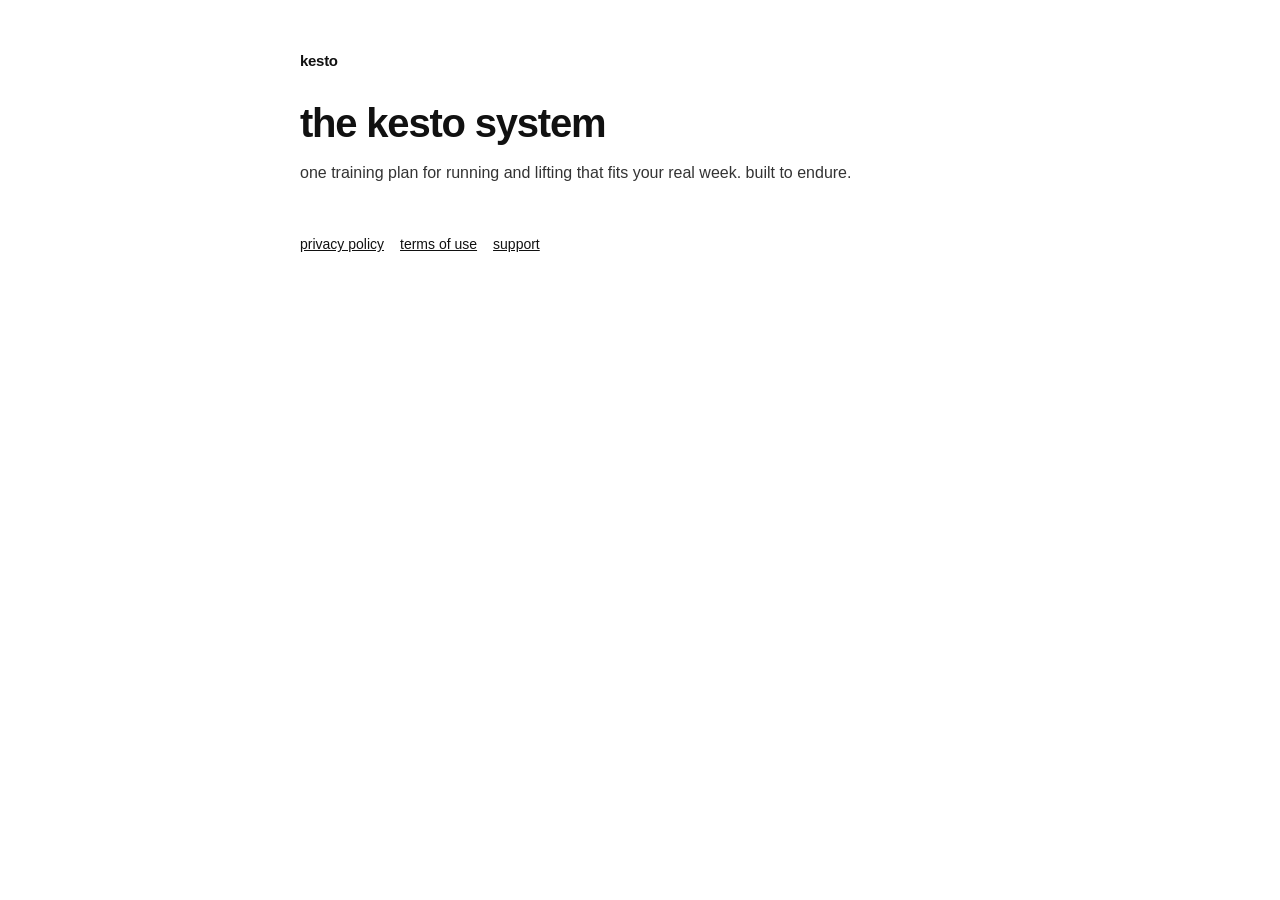
==== index.html @ 547b3e9e "Add kesto privacy policy, terms of use and support pages Generated by kesto-app/Scripts/generate_leg" ====
<!doctype html>
<html lang="en">
<head>
<meta charset="utf-8">
<meta name="viewport" content="width=device-width, initial-scale=1">
<title>kesto — the kesto system</title>
<style>
  :root { color-scheme: light; }
  body { margin: 0; background: #ffffff; color: #111111; font: 16px/1.6 -apple-system, BlinkMacSystemFont, "Helvetica Neue", Helvetica, Arial, sans-serif; }
  main { max-width: 680px; margin: 0 auto; padding: 48px 20px 80px; }
  .brand { font-weight: 800; letter-spacing: -0.02em; font-size: 15px; color: #111; text-decoration: none; }
  h1 { font-size: 40px; line-height: 1.05; letter-spacing: -0.03em; margin: 28px 0 8px; }
  h2 { font-size: 18px; margin: 32px 0 6px; }
  p, li { color: #333; }
  ul { padding-left: 20px; }
  a { color: #111; }
  nav { margin-top: 48px; font-size: 14px; display: flex; gap: 16px; flex-wrap: wrap; }
</style>
</head>
<body>
<main>
<a class="brand" href="./">kesto</a>
<h1>the kesto system</h1>
<p>one training plan for running and lifting that fits your real week. built to endure.</p>

<nav><a href="./privacy/">privacy policy</a><a href="./terms/">terms of use</a><a href="./support/">support</a></nav>
</main>
</body>
</html>
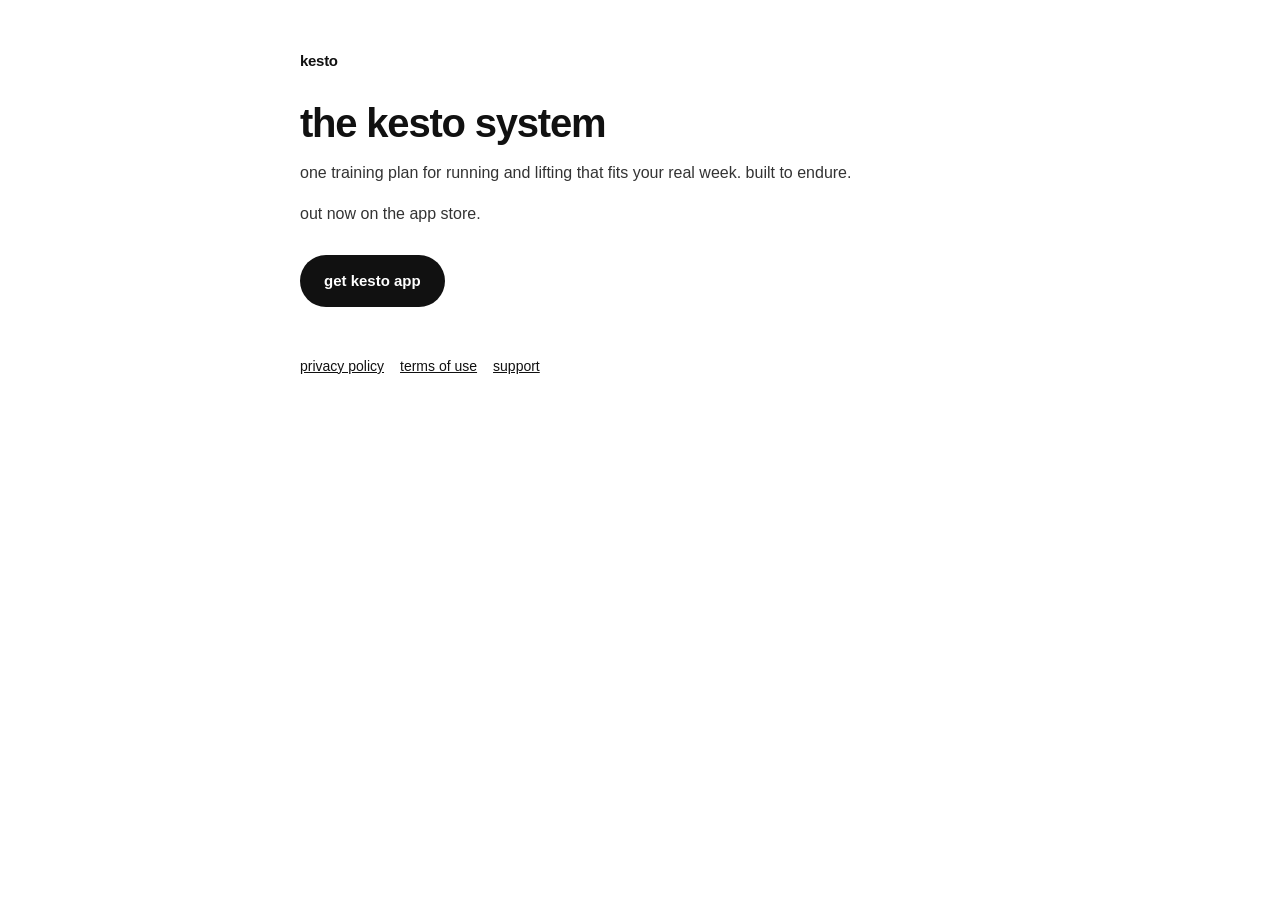
==== commit 15a618a0: "Link the kesto app on the App Store Kesto 1.0 went live on the App Store on 4.11.2026. The front pag" ====
--- a/index.html
+++ b/index.html
@@ -3,6 +3,7 @@
 <head>
 <meta charset="utf-8">
 <meta name="viewport" content="width=device-width, initial-scale=1">
+<meta name="apple-itunes-app" content="app-id=6761369504">
 <title>kesto — the kesto system</title>
 <style>
   :root { color-scheme: light; }
@@ -14,6 +15,7 @@
   p, li { color: #333; }
   ul { padding-left: 20px; }
   a { color: #111; }
+  .store { display: inline-block; margin-top: 12px; padding: 14px 24px; background: #111; color: #fff; border-radius: 999px; font-weight: 700; font-size: 15px; text-decoration: none; }
   nav { margin-top: 48px; font-size: 14px; display: flex; gap: 16px; flex-wrap: wrap; }
 </style>
 </head>
@@ -22,6 +24,8 @@
 <a class="brand" href="./">kesto</a>
 <h1>the kesto system</h1>
 <p>one training plan for running and lifting that fits your real week. built to endure.</p>
+<p>out now on the app store.</p>
+<p><a class="store" href="https://apps.apple.com/app/kesto-hybrid-training/id6761369504">get kesto app</a></p>
 
 <nav><a href="./privacy/">privacy policy</a><a href="./terms/">terms of use</a><a href="./support/">support</a></nav>
 </main>
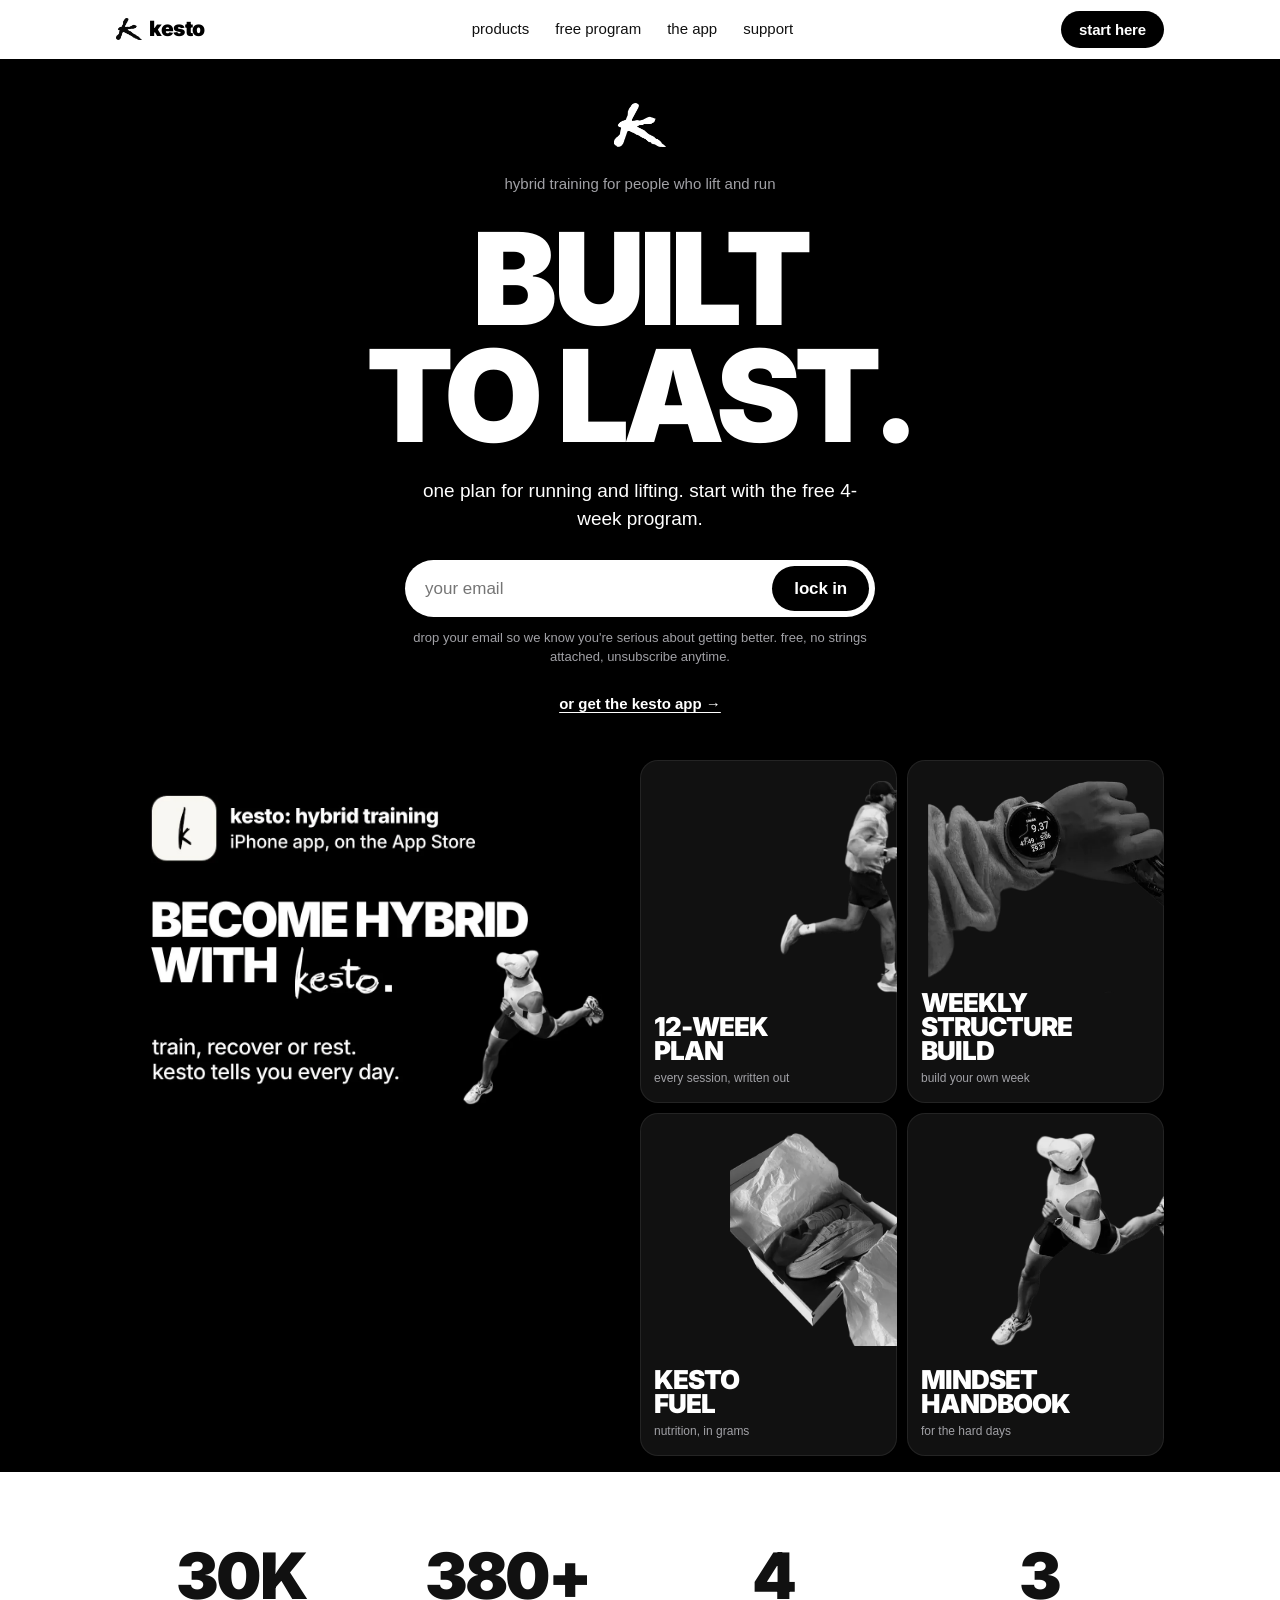
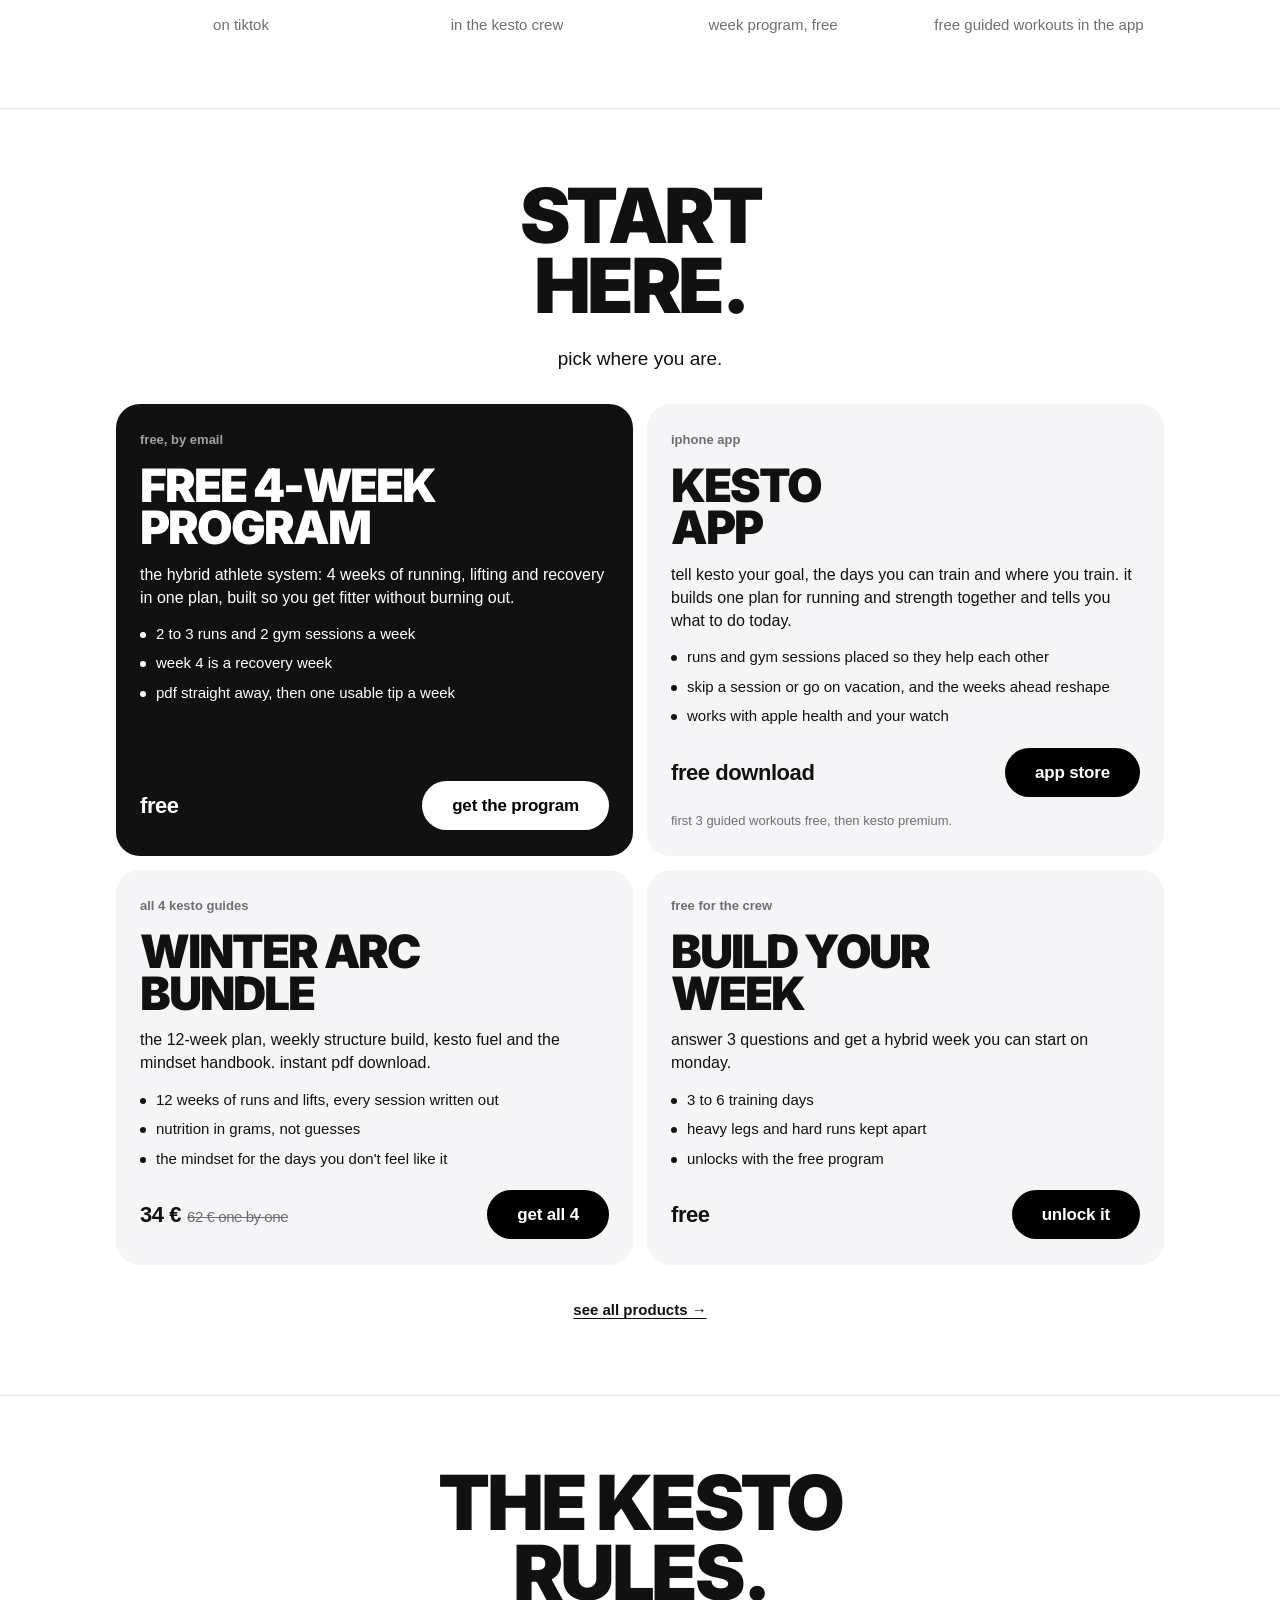
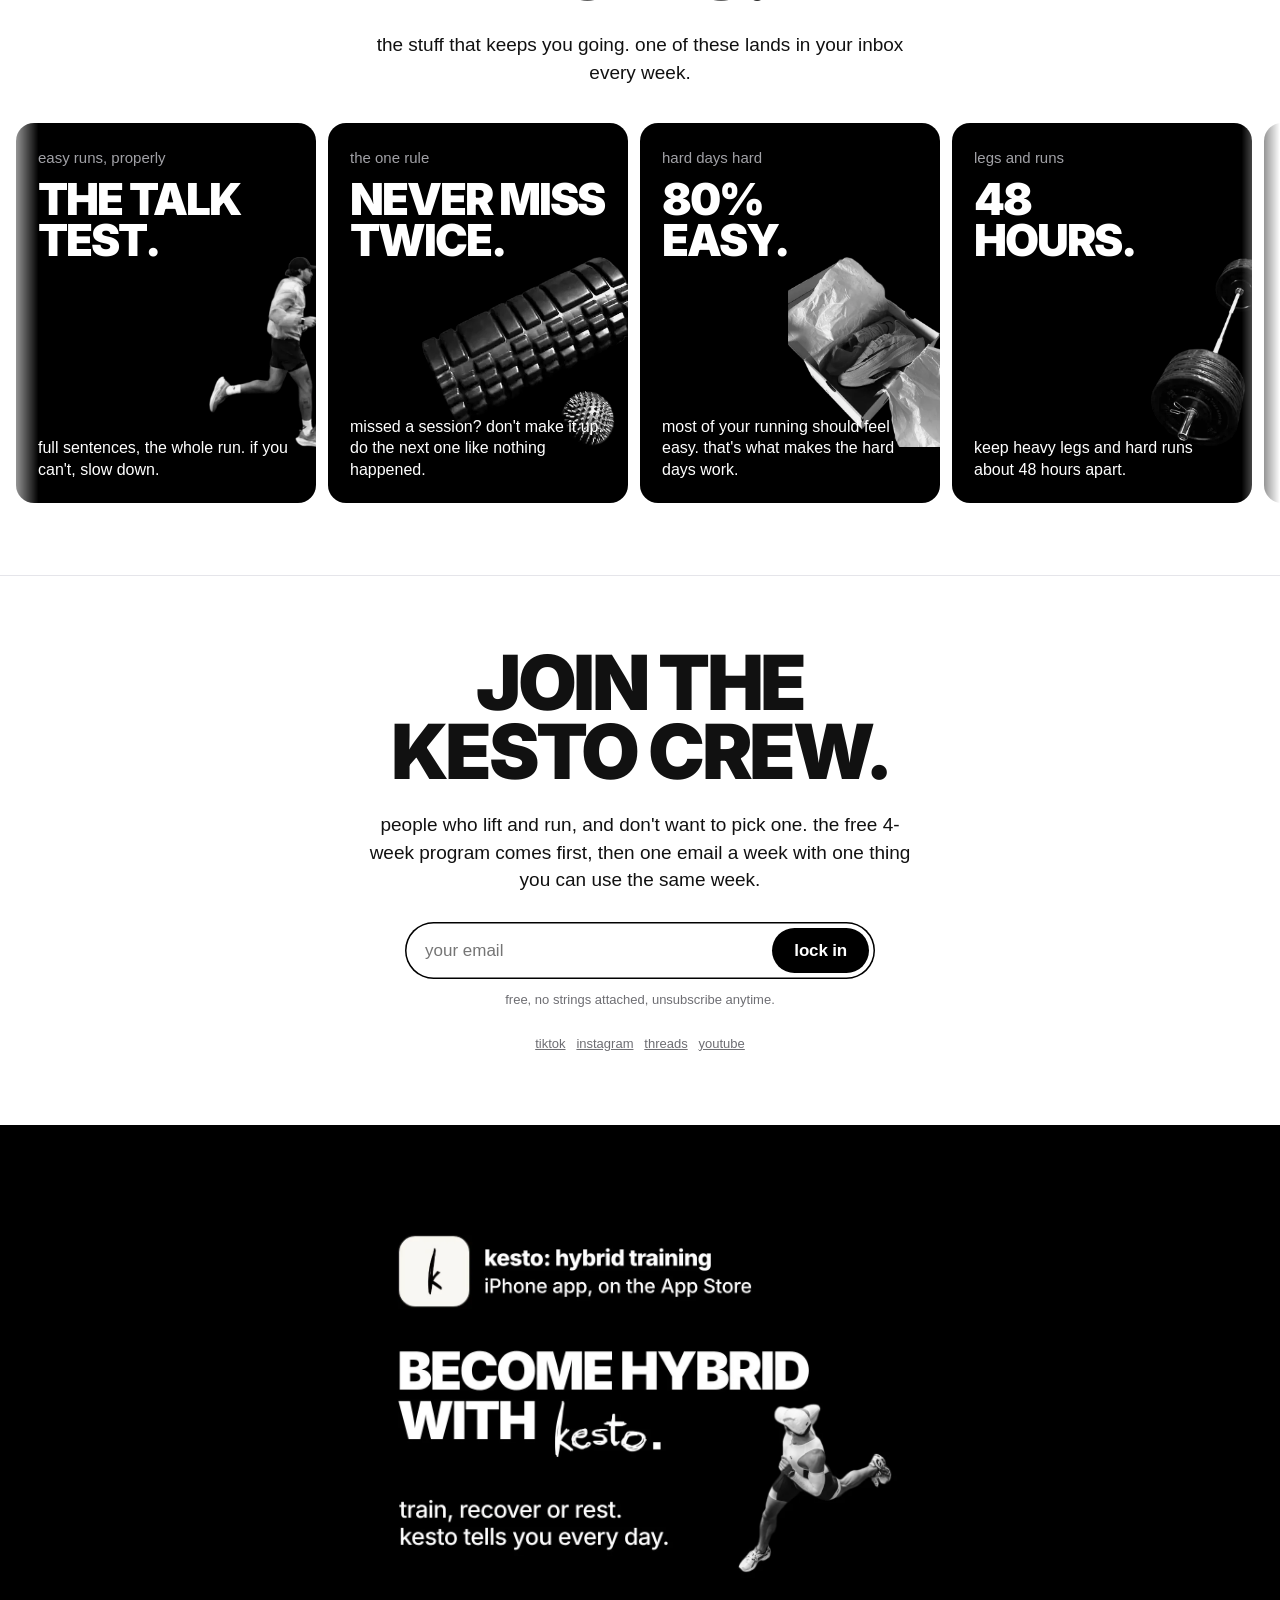
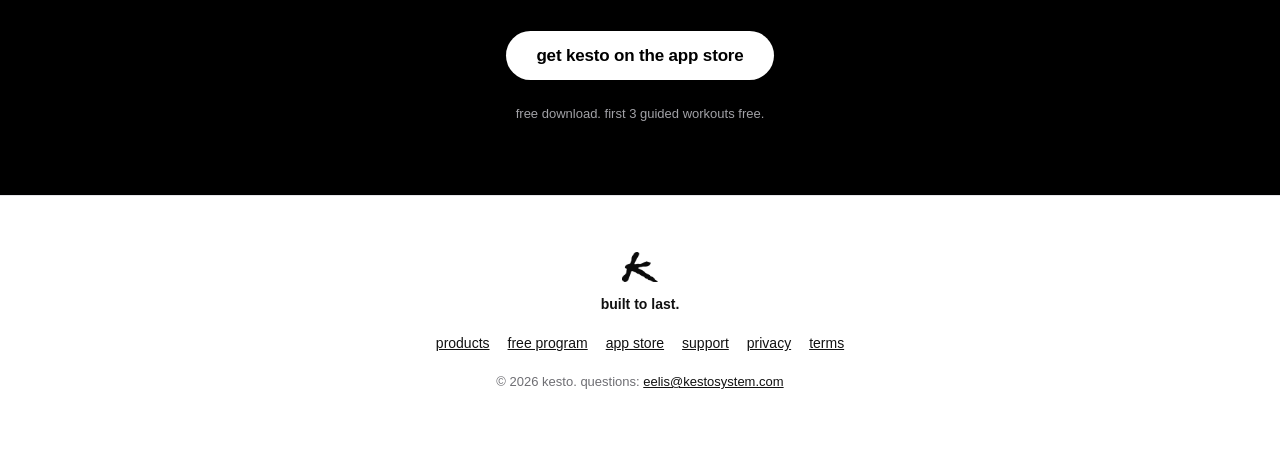
==== commit d943818d: "New kesto site: home, products and crew pages with email signup Same look as the kesto emails (black" ====
--- a/index.html
+++ b/index.html
@@ -2,32 +2,206 @@
 <html lang="en">
 <head>
 <meta charset="utf-8">
-<meta name="viewport" content="width=device-width, initial-scale=1">
+<meta name="viewport" content="width=device-width,initial-scale=1,viewport-fit=cover">
 <meta name="apple-itunes-app" content="app-id=6761369504">
-<title>kesto — the kesto system</title>
-<style>
-  :root { color-scheme: light; }
-  body { margin: 0; background: #ffffff; color: #111111; font: 16px/1.6 -apple-system, BlinkMacSystemFont, "Helvetica Neue", Helvetica, Arial, sans-serif; }
-  main { max-width: 680px; margin: 0 auto; padding: 48px 20px 80px; }
-  .brand { font-weight: 800; letter-spacing: -0.02em; font-size: 15px; color: #111; text-decoration: none; }
-  h1 { font-size: 40px; line-height: 1.05; letter-spacing: -0.03em; margin: 28px 0 8px; }
-  h2 { font-size: 18px; margin: 32px 0 6px; }
-  p, li { color: #333; }
-  ul { padding-left: 20px; }
-  a { color: #111; }
-  .store { display: inline-block; margin-top: 12px; padding: 14px 24px; background: #111; color: #fff; border-radius: 999px; font-weight: 700; font-size: 15px; text-decoration: none; }
-  nav { margin-top: 48px; font-size: 14px; display: flex; gap: 16px; flex-wrap: wrap; }
-</style>
+<title>kesto: hybrid training for people who lift and run</title>
+<meta name="description" content="one plan for running and lifting. get the free 4-week hybrid program, the kesto app and the winter arc bundle.">
+<meta property="og:title" content="kesto: built to last">
+<meta property="og:description" content="hybrid training for people who lift and run. start with the free 4-week program.">
+<meta property="og:image" content="https://kestosystem.com/assets/img/og.jpg">
+<meta name="twitter:card" content="summary_large_image">
+<meta name="theme-color" content="#000000">
+<link rel="icon" href="assets/img/k.png">
+<link rel="apple-touch-icon" href="assets/img/k.png">
+<link rel="preload" href="assets/fonts/inter-900.woff2" as="font" type="font/woff2" crossorigin>
+<link rel="stylesheet" href="assets/site.css">
 </head>
-<body>
+<body data-page="home" data-crew="crew/">
+
+<header class="top">
+  <div class="wide bar">
+    <a class="brand" href="./" aria-label="kesto home"><img src="assets/img/k.png" alt=""><span>kesto</span></a>
+    <nav class="nav">
+      <a href="products/" data-t="nav_products">products</a>
+      <a href="#join" data-t="nav_program">free program</a>
+      <a href="#app" data-t="nav_app">the app</a>
+      <a href="support/" data-t="nav_support">support</a>
+    </nav>
+    <a class="btn sm" href="#start" data-t="nav_start">start here</a>
+  </div>
+</header>
+
 <main>
-<a class="brand" href="./">kesto</a>
-<h1>the kesto system</h1>
-<p>one training plan for running and lifting that fits your real week. built to endure.</p>
-<p>out now on the app store.</p>
-<p><a class="store" href="https://apps.apple.com/app/kesto-hybrid-training/id6761369504">get kesto app</a></p>
-
-<nav><a href="./privacy/">privacy policy</a><a href="./terms/">terms of use</a><a href="./support/">support</a></nav>
+<section class="black hero flush" data-hero>
+  <div class="col center">
+    <img class="logo" src="assets/img/k-white.png" alt="">
+    <div class="eyebrow">hybrid training for people who lift and run</div>
+    <div class="sp-24"></div>
+    <h1 class="disp">Built<br>to last.</h1>
+    <p class="lead">one plan for running and lifting. start with the free 4-week program.</p>
+    <div class="join" id="join">
+      <form data-join="hero" novalidate>
+        <input type="email" name="email" placeholder="your email" autocomplete="email" inputmode="email" aria-label="your email" required>
+        <input class="hp" type="text" name="website" tabindex="-1" autocomplete="off" aria-hidden="true">
+        <button class="btn" type="submit">lock in</button>
+      </form>
+      <div class="msg" aria-live="polite"></div>
+      <p class="note">drop your email so we know you're serious about getting better. free, no strings attached, unsubscribe anytime.</p>
+    </div>
+    <div class="sp-24"></div>
+    <a class="link" href="https://apps.apple.com/app/kesto-hybrid-training/id6761369504" data-t="hero_app" style="color:#fff">or get the kesto app →</a>
+  </div>
+
+  <div class="mock rv">
+    <a class="wide-tile banner-link" href="https://apps.apple.com/app/kesto-hybrid-training/id6761369504" data-t="hero_banner"><img class="banner" src="assets/img/app-banner.webp" alt="kesto: hybrid training, iphone app on the app store. train, recover or rest. kesto tells you every day." width="1200" height="860"></a>
+    <a class="ptile" href="products/#plan12" data-t="tile_plan12"><img src="assets/img/runner-bw.webp" alt=""><b>12-week<br>plan</b><span>every session, written out</span></a>
+    <a class="ptile" href="products/#wsb" data-t="tile_wsb"><img src="assets/img/watch-bw.webp" alt=""><b>weekly<br>structure<br>build</b><span>build your own week</span></a>
+    <a class="ptile" href="products/#fuel" data-t="tile_fuel"><img src="assets/img/shoes-bw.webp" alt=""><b>kesto<br>fuel</b><span>nutrition, in grams</span></a>
+    <a class="ptile" href="products/#handbook" data-t="tile_handbook"><img src="assets/img/runner3-bw.webp" alt=""><b>mindset<br>handbook</b><span>for the hard days</span></a>
+  </div>
+</section>
+
+<section class="flush">
+  <div class="wide">
+    <div class="stats">
+      <div class="stat"><b data-count="30" data-suffix="K">30K</b><span>on tiktok</span></div>
+      <div class="stat"><b data-count="380" data-suffix="+">380+</b><span>in the kesto crew</span></div>
+      <div class="stat"><b data-count="4">4</b><span>week program, free</span></div>
+      <div class="stat"><b data-count="3">3</b><span>free guided workouts in the app</span></div>
+    </div>
+  </div>
+</section>
+
+<section id="start">
+  <div class="col center rv">
+    <h2 class="disp">Start<br>here.</h2>
+    <div class="sp-24"></div>
+    <p class="lead">pick where you are.</p>
+  </div>
+  <div class="sp-32"></div>
+  <div class="wide cards">
+    <div class="card dark rv">
+      <div class="tag">free, by email</div>
+      <div class="t">Free 4-week<br>program</div>
+      <p>the hybrid athlete system: 4 weeks of running, lifting and recovery in one plan, built so you get fitter without burning out.</p>
+      <div class="meta">
+        <div>2 to 3 runs and 2 gym sessions a week</div>
+        <div>week 4 is a recovery week</div>
+        <div>pdf straight away, then one usable tip a week</div>
+      </div>
+      <div class="row"><span class="price">free</span><a class="btn white" href="#join" data-t="card_program">get the program</a></div>
+    </div>
+
+    <div class="card rv" id="app">
+      <div class="tag">iphone app</div>
+      <div class="t">Kesto<br>app</div>
+      <p>tell kesto your goal, the days you can train and where you train. it builds one plan for running and strength together and tells you what to do today.</p>
+      <div class="meta">
+        <div>runs and gym sessions placed so they help each other</div>
+        <div>skip a session or go on vacation, and the weeks ahead reshape</div>
+        <div>works with apple health and your watch</div>
+      </div>
+      <div class="row"><span class="price">free download</span><a class="btn" href="https://apps.apple.com/app/kesto-hybrid-training/id6761369504" data-t="card_app">app store</a></div>
+      <div class="small">first 3 guided workouts free, then kesto premium.</div>
+    </div>
+
+    <div class="card rv">
+      <div class="tag">all 4 kesto guides</div>
+      <div class="t">Winter arc<br>bundle</div>
+      <p>the 12-week plan, weekly structure build, kesto fuel and the mindset handbook. instant pdf download.</p>
+      <div class="meta">
+        <div>12 weeks of runs and lifts, every session written out</div>
+        <div>nutrition in grams, not guesses</div>
+        <div>the mindset for the days you don't feel like it</div>
+      </div>
+      <div class="row"><span class="price">34 €<s>62 € one by one</s></span><a class="btn" href="https://eelispur.gumroad.com/l/winter-arc-bundle" data-t="card_bundle">get all 4</a></div>
+    </div>
+
+    <div class="card rv">
+      <div class="tag">free for the crew</div>
+      <div class="t">Build your<br>week</div>
+      <p>answer 3 questions and get a hybrid week you can start on monday.</p>
+      <div class="meta">
+        <div>3 to 6 training days</div>
+        <div>heavy legs and hard runs kept apart</div>
+        <div>unlocks with the free program</div>
+      </div>
+      <div class="row"><span class="price">free</span><a class="btn" href="#join" data-t="card_week">unlock it</a></div>
+    </div>
+  </div>
+  <div class="sp-32"></div>
+  <div class="center"><a class="link" href="products/" data-t="all_products">see all products →</a></div>
+</section>
+
+<section id="rules">
+  <div class="col center rv">
+    <h2 class="disp">The kesto<br>rules.</h2>
+    <div class="sp-24"></div>
+    <p class="lead">the stuff that keeps you going. one of these lands in your inbox every week.</p>
+  </div>
+  <div class="marquee" aria-label="kesto rules">
+    <div class="track">
+      <div class="rule"><div class="eyebrow">easy runs, properly</div><b>The talk<br>test.</b><img src="assets/img/runner-bw.webp" alt=""><p>full sentences, the whole run. if you can't, slow down.</p></div>
+      <div class="rule"><div class="eyebrow">the one rule</div><b>Never miss<br>twice.</b><img src="assets/img/roller-bw.webp" alt=""><p>missed a session? don't make it up. do the next one like nothing happened.</p></div>
+      <div class="rule"><div class="eyebrow">hard days hard</div><b>80%<br>easy.</b><img src="assets/img/shoes-bw.webp" alt=""><p>most of your running should feel easy. that's what makes the hard days work.</p></div>
+      <div class="rule"><div class="eyebrow">legs and runs</div><b>48<br>hours.</b><img src="assets/img/barbell-bw.webp" alt=""><p>keep heavy legs and hard runs about 48 hours apart.</p></div>
+      <div class="rule"><div class="eyebrow">for the dark days</div><b>The 20-<br>minute<br>rule.</b><img src="assets/img/runner3-bw.webp" alt=""><p>don't decide whether to train. decide to do 20 minutes.</p></div>
+      <div class="rule"><div class="eyebrow">every sunday</div><b>The sunday<br>plan.</b><img src="assets/img/watch-bw.webp" alt=""><p>10 minutes: lift days, run days, the long run, rest. a written week gets done.</p></div>
+      <!-- copy for the loop -->
+      <div class="rule" aria-hidden="true"><div class="eyebrow">easy runs, properly</div><b>The talk<br>test.</b><img src="assets/img/runner-bw.webp" alt=""><p>full sentences, the whole run. if you can't, slow down.</p></div>
+      <div class="rule" aria-hidden="true"><div class="eyebrow">the one rule</div><b>Never miss<br>twice.</b><img src="assets/img/roller-bw.webp" alt=""><p>missed a session? don't make it up. do the next one like nothing happened.</p></div>
+      <div class="rule" aria-hidden="true"><div class="eyebrow">hard days hard</div><b>80%<br>easy.</b><img src="assets/img/shoes-bw.webp" alt=""><p>most of your running should feel easy. that's what makes the hard days work.</p></div>
+      <div class="rule" aria-hidden="true"><div class="eyebrow">legs and runs</div><b>48<br>hours.</b><img src="assets/img/barbell-bw.webp" alt=""><p>keep heavy legs and hard runs about 48 hours apart.</p></div>
+      <div class="rule" aria-hidden="true"><div class="eyebrow">for the dark days</div><b>The 20-<br>minute<br>rule.</b><img src="assets/img/runner3-bw.webp" alt=""><p>don't decide whether to train. decide to do 20 minutes.</p></div>
+      <div class="rule" aria-hidden="true"><div class="eyebrow">every sunday</div><b>The sunday<br>plan.</b><img src="assets/img/watch-bw.webp" alt=""><p>10 minutes: lift days, run days, the long run, rest. a written week gets done.</p></div>
+    </div>
+  </div>
+</section>
+
+<section id="crew">
+  <div class="col center rv">
+    <h2 class="disp">Join the<br>kesto crew.</h2>
+    <div class="sp-24"></div>
+    <p class="lead">people who lift and run, and don't want to pick one. the free 4-week program comes first, then one email a week with one thing you can use the same week.</p>
+    <div class="join light">
+      <form data-join="crew" novalidate>
+        <input type="email" name="email" placeholder="your email" autocomplete="email" inputmode="email" aria-label="your email" required>
+        <input class="hp" type="text" name="website" tabindex="-1" autocomplete="off" aria-hidden="true">
+        <button class="btn" type="submit">lock in</button>
+      </form>
+      <div class="msg" aria-live="polite"></div>
+      <p class="note">free, no strings attached, unsubscribe anytime.</p>
+    </div>
+    <div class="sp-24"></div>
+    <div class="small"><a href="https://www.tiktok.com/@kesto.system" data-t="tiktok">tiktok</a> &nbsp; <a href="https://www.instagram.com/kesto.co/" data-t="instagram">instagram</a> &nbsp; <a href="https://www.threads.com/@kesto.co" data-t="threads">threads</a> &nbsp; <a href="https://www.youtube.com/@kestosystem" data-t="youtube">youtube</a></div>
+  </div>
+</section>
+
+<section class="black">
+  <div class="col center rv">
+    <a class="banner-link" href="https://apps.apple.com/app/kesto-hybrid-training/id6761369504" data-t="close_banner"><img src="assets/img/app-banner.webp" alt="become hybrid with kesto. train, recover or rest. kesto tells you every day." width="1200" height="860" loading="lazy"></a>
+    <div class="sp-32"></div>
+    <a class="btn white" href="https://apps.apple.com/app/kesto-hybrid-training/id6761369504" data-t="close_app">get kesto on the app store</a>
+    <div class="sp-24"></div>
+    <div class="small">free download. first 3 guided workouts free.</div>
+  </div>
+</section>
 </main>
+
+<footer>
+  <div class="col">
+    <img class="k" src="assets/img/k.png" alt="kesto">
+    <div><b>built to last.</b></div>
+    <div class="links">
+      <a href="products/">products</a><a href="crew/">free program</a><a href="https://apps.apple.com/app/kesto-hybrid-training/id6761369504">app store</a><a href="support/">support</a><a href="privacy/">privacy</a><a href="terms/">terms</a>
+    </div>
+    <div class="small">© 2026 kesto. questions: <a href="mailto:eelis@kestosystem.com">eelis@kestosystem.com</a></div>
+  </div>
+</footer>
+
+<div class="sticky"><a class="btn block" href="#join" data-t="sticky_program">get the free 4-week program</a></div>
+
+<script src="assets/site.js" defer></script>
+<script src="https://gumroad.com/js/gumroad.js" defer></script>
 </body>
 </html>
--- a/assets/site.css
+++ b/assets/site.css
@@ -0,0 +1,156 @@
+/* kesto site: same visual language as the kesto emails (black and white, Inter 900 headlines,
+   system font text like the app, 18px cards, pill buttons). No other colors. No middle dots in copy. */
+@font-face{font-family:"Inter Display";font-weight:900;font-display:swap;src:url("fonts/inter-900.woff2") format("woff2")}
+@font-face{font-family:"Inter Display";font-weight:800;font-display:swap;src:url("fonts/inter-800.woff2") format("woff2")}
+:root{--ink:#000;--text:#111;--grey:#6e6e73;--grey-dark:#a1a1a6;--line:#e5e5ea;--soft:#f5f5f7;--r:18px;
+  --sys:-apple-system,BlinkMacSystemFont,"SF Pro Text","Helvetica Neue",Inter,Arial,sans-serif;
+  --display:"Inter Display",Inter,-apple-system,"Helvetica Neue",Arial,sans-serif}
+*{box-sizing:border-box;margin:0;padding:0}
+html{scroll-behavior:smooth;-webkit-text-size-adjust:100%}
+html,body{overflow-x:hidden}
+body{font-family:var(--sys);color:var(--text);background:#fff;-webkit-font-smoothing:antialiased;font-size:17px;line-height:1.5}
+a{color:inherit}
+img{display:block;max-width:100%;height:auto}
+.col{max-width:600px;margin:0 auto;padding:0 20px}
+.wide{max-width:1080px;margin:0 auto;padding:0 16px}
+.center{text-align:center}
+.disp{font-family:var(--display);font-weight:900;text-transform:uppercase;letter-spacing:-.045em;line-height:.92}
+h1.disp{font-size:clamp(58px,17vw,128px)}
+h2.disp{font-size:clamp(42px,11vw,76px)}
+h3{font-size:22px;font-weight:800;letter-spacing:-.02em;line-height:1.15}
+.h2{font-size:28px;font-weight:800;letter-spacing:-.02em;line-height:1.15}
+.eyebrow{font-size:15px;color:var(--grey);font-weight:500}
+.lead{font-size:19px;line-height:1.45}
+.small{font-size:13px;color:var(--grey)}
+.sp-24{height:24px}.sp-32{height:32px}.sp-56{height:56px}
+section{padding:72px 0}
+section+section{border-top:1px solid var(--line)}
+section.black+section,section+section.black,section.flush{border-top:0}
+
+/* header */
+.top{position:sticky;top:0;z-index:30;background:rgba(255,255,255,.86);backdrop-filter:saturate(180%) blur(14px);-webkit-backdrop-filter:saturate(180%) blur(14px);border-bottom:1px solid transparent;transition:border-color .2s}
+.top.scrolled{border-bottom-color:var(--line)}
+.top .bar{display:flex;align-items:center;justify-content:space-between;height:58px}
+.brand{display:flex;align-items:center;gap:7px;text-decoration:none}
+.brand img{height:22px;width:auto}
+.brand span{font-family:var(--display);font-weight:900;font-size:21px;letter-spacing:-.04em;color:var(--ink)}
+.nav{display:none;gap:26px;font-size:15px}
+.nav a{text-decoration:none;color:var(--text)}
+.nav a:hover{color:var(--grey)}
+@media(min-width:820px){.nav{display:flex}}
+
+/* buttons */
+.btn{display:inline-flex;align-items:center;justify-content:center;gap:8px;padding:16px 30px;border-radius:999px;background:var(--ink);color:#fff;font:600 17px/1 var(--sys);letter-spacing:-.01em;text-decoration:none;border:0;cursor:pointer;white-space:nowrap;transition:transform .15s,opacity .15s}
+.btn:hover{opacity:.86}.btn:active{transform:scale(.97)}
+.btn.sm{padding:11px 18px;font-size:15px}
+.btn.white{background:#fff;color:var(--ink)}
+.btn.line{background:transparent;color:var(--ink);box-shadow:inset 0 0 0 1.5px var(--ink)}
+.black .btn.line{color:#fff;box-shadow:inset 0 0 0 1.5px #fff}
+.btn.block{display:flex;width:100%}
+.link{font-size:15px;font-weight:600;text-decoration:underline;text-underline-offset:3px}
+
+/* black blocks (like the email hero) */
+.black{background:var(--ink);color:#fff}
+.black .eyebrow,.black .small{color:var(--grey-dark)}
+.hero{padding:44px 0 0;position:relative;overflow:hidden}
+.hero .logo{height:44px;width:auto;margin:0 auto 26px}
+.hero h1{color:#fff}
+.hero .lead{max-width:470px;margin:22px auto 0;color:#fff}
+
+/* email form */
+.join{max-width:470px;margin:28px auto 0}
+.join form{display:flex;gap:8px;background:#fff;border-radius:999px;padding:6px}
+.join input[type=email]{flex:1;min-width:0;border:0;outline:0;background:transparent;font:400 17px var(--sys);color:var(--ink);padding:0 14px}
+.join .btn{padding:14px 22px}
+.join .hp{position:absolute;left:-9999px;width:1px;height:1px;opacity:0}
+.join .note{margin-top:12px;font-size:13px;line-height:1.45;color:var(--grey-dark)}
+.join.light form{box-shadow:inset 0 0 0 1.5px var(--ink)}
+.join.light .note{color:var(--grey)}
+.join .msg{margin-top:12px;font-size:15px;font-weight:600;min-height:0}
+.join.done form{display:none}
+
+/* mockup grid under the hero */
+.mock{display:grid;grid-template-columns:repeat(4,1fr);gap:10px;margin:44px auto 0;max-width:1080px;padding:0 16px 16px}
+.mock .wide-tile{grid-column:1/-1}
+@media(min-width:820px){.mock{grid-template-columns:2fr 1fr 1fr;grid-template-rows:auto auto}.mock .wide-tile{grid-column:1;grid-row:1/3}}
+.mock img.banner{border-radius:var(--r);width:100%}
+.ptile{position:relative;background:#111;border-radius:var(--r);overflow:hidden;aspect-ratio:3/4;padding:16px 14px;display:flex;flex-direction:column;justify-content:flex-end;color:#fff;text-decoration:none;box-shadow:inset 0 0 0 1px rgba(255,255,255,.08)}
+.ptile b{font-family:var(--display);font-weight:900;text-transform:uppercase;letter-spacing:-.04em;line-height:.92;font-size:clamp(15px,4.4vw,26px);position:relative;z-index:1}
+.ptile span{font-size:12px;color:var(--grey-dark);margin-top:6px;position:relative;z-index:1}
+.ptile img{position:absolute;right:-8%;top:6%;height:62%;width:auto;opacity:.9;filter:grayscale(1)}
+@media(max-width:819px){.mock .ptile{aspect-ratio:3/4}.mock{grid-template-columns:1fr 1fr}}
+
+/* stats */
+.stats{display:grid;grid-template-columns:1fr 1fr;gap:28px 16px;text-align:center}
+@media(min-width:820px){.stats{grid-template-columns:repeat(4,1fr)}}
+.stat b{display:block;font-family:var(--display);font-weight:900;font-size:clamp(44px,12vw,64px);letter-spacing:-.045em;line-height:1}
+.stat span{display:block;font-size:15px;color:var(--grey);margin-top:6px}
+
+/* product cards */
+.cards{display:grid;gap:14px}
+@media(min-width:820px){.cards{grid-template-columns:1fr 1fr}}
+.card{border-radius:24px;padding:26px 24px;display:flex;flex-direction:column;gap:14px;background:var(--soft);text-decoration:none;color:var(--text);transition:transform .2s}
+.card:hover{transform:translateY(-3px)}
+.card.dark{background:#111;color:#fff}
+.card .tag{font-size:13px;font-weight:600;color:var(--grey)}
+.card.dark .tag{color:var(--grey-dark)}
+.card .t{font-family:var(--display);font-weight:900;text-transform:uppercase;letter-spacing:-.045em;line-height:.92;font-size:clamp(34px,9vw,46px)}
+.card p{font-size:16px;line-height:1.45}
+.meta{display:grid;gap:7px;font-size:15px}
+.meta div{display:flex;gap:10px}
+.meta div:before{content:"";flex:0 0 6px;height:6px;border-radius:3px;background:currentColor;margin-top:9px}
+.card .row{display:flex;align-items:center;justify-content:space-between;gap:12px;margin-top:auto;padding-top:6px;flex-wrap:wrap}
+.price{font-size:22px;font-weight:800;letter-spacing:-.02em}
+.price s{font-size:15px;font-weight:400;color:var(--grey);margin-left:6px}
+.card.dark .price s{color:var(--grey-dark)}
+
+/* rules marquee */
+.marquee{overflow:hidden;margin-top:36px;-webkit-mask-image:linear-gradient(90deg,transparent,#000 3%,#000 97%,transparent);mask-image:linear-gradient(90deg,transparent,#000 3%,#000 97%,transparent)}
+.track{display:flex;gap:12px;width:max-content;padding-left:16px;animation:slide 48s linear infinite}
+.marquee:hover .track{animation-play-state:paused}
+@keyframes slide{to{transform:translateX(-50%)}}
+@media(prefers-reduced-motion:reduce){.track{animation:none}}
+.rule{position:relative;flex:0 0 300px;height:380px;border-radius:var(--r);background:#000;color:#fff;padding:24px 22px;overflow:hidden}
+.rule .eyebrow{color:var(--grey-dark)}
+.rule b{display:block;font-family:var(--display);font-weight:900;text-transform:uppercase;letter-spacing:-.045em;line-height:.92;font-size:44px;margin-top:10px;position:relative;z-index:1}
+.rule p{position:absolute;left:22px;right:22px;bottom:22px;font-size:16px;line-height:1.35;z-index:1}
+.rule img{position:absolute;right:-16px;bottom:56px;height:190px;width:auto;opacity:.95}
+
+/* week builder */
+.opts{display:flex;flex-wrap:wrap;gap:8px;margin:12px 0 26px}
+.opt{font:600 15px var(--sys);padding:12px 18px;border-radius:999px;border:0;box-shadow:inset 0 0 0 1.5px var(--ink);background:#fff;color:var(--ink);cursor:pointer}
+.opt[aria-pressed=true]{background:var(--ink);color:#fff}
+.qh{font-size:17px;font-weight:700}
+#result{display:none}#result.show{display:block}
+.week{border-radius:var(--r);background:#000;color:#fff;padding:8px 18px;margin:14px 0 18px}
+.day{display:grid;grid-template-columns:42px 1fr;gap:12px;padding:14px 0;border-bottom:1px solid rgba(255,255,255,.12)}
+.day:last-child{border-bottom:0}
+.day .d{font-size:14px;color:var(--grey-dark);padding-top:2px}
+.day .t{font-family:var(--display);font-weight:900;text-transform:uppercase;letter-spacing:-.03em;font-size:19px;line-height:1.05}
+.day .x{font-size:15px;line-height:1.4;color:#e5e5ea;margin-top:3px}
+.day.off .t{color:var(--grey-dark)}
+.rules{list-style:none;display:grid;gap:10px;margin:0 0 26px;padding:20px 22px;border-radius:var(--r);background:var(--soft)}
+.rules li{display:flex;gap:10px;font-size:16px;line-height:1.4}
+.rules li:before{content:"";flex:0 0 16px;height:16px;border-radius:4px;box-shadow:inset 0 0 0 1.5px var(--ink);margin-top:3px}
+
+/* closing */
+.banner-link img{border-radius:var(--r)}
+
+/* reveal on scroll */
+.rv{opacity:0;transform:translateY(18px);transition:opacity .7s ease,transform .7s ease}
+.rv.in{opacity:1;transform:none}
+@media(prefers-reduced-motion:reduce){.rv{opacity:1;transform:none;transition:none}}
+
+/* sticky mobile cta */
+.sticky{position:fixed;left:0;right:0;bottom:0;z-index:25;padding:10px 16px calc(10px + env(safe-area-inset-bottom));background:rgba(255,255,255,.92);backdrop-filter:blur(12px);-webkit-backdrop-filter:blur(12px);border-top:1px solid var(--line);transform:translateY(110%);transition:transform .25s}
+.sticky.on{transform:none}
+.sticky .btn{max-width:568px;margin:0 auto}
+@media(min-width:820px){.sticky{display:none}}
+body.has-sticky{padding-bottom:76px}
+@media(min-width:820px){body.has-sticky{padding-bottom:0}}
+
+/* footer */
+footer{padding:56px 0 64px;border-top:1px solid var(--line);text-align:center;font-size:14px}
+footer .k{height:30px;width:auto;margin:0 auto 12px}
+footer .links{display:flex;justify-content:center;flex-wrap:wrap;gap:10px 18px;margin:18px 0}
+footer a{color:var(--text)}
